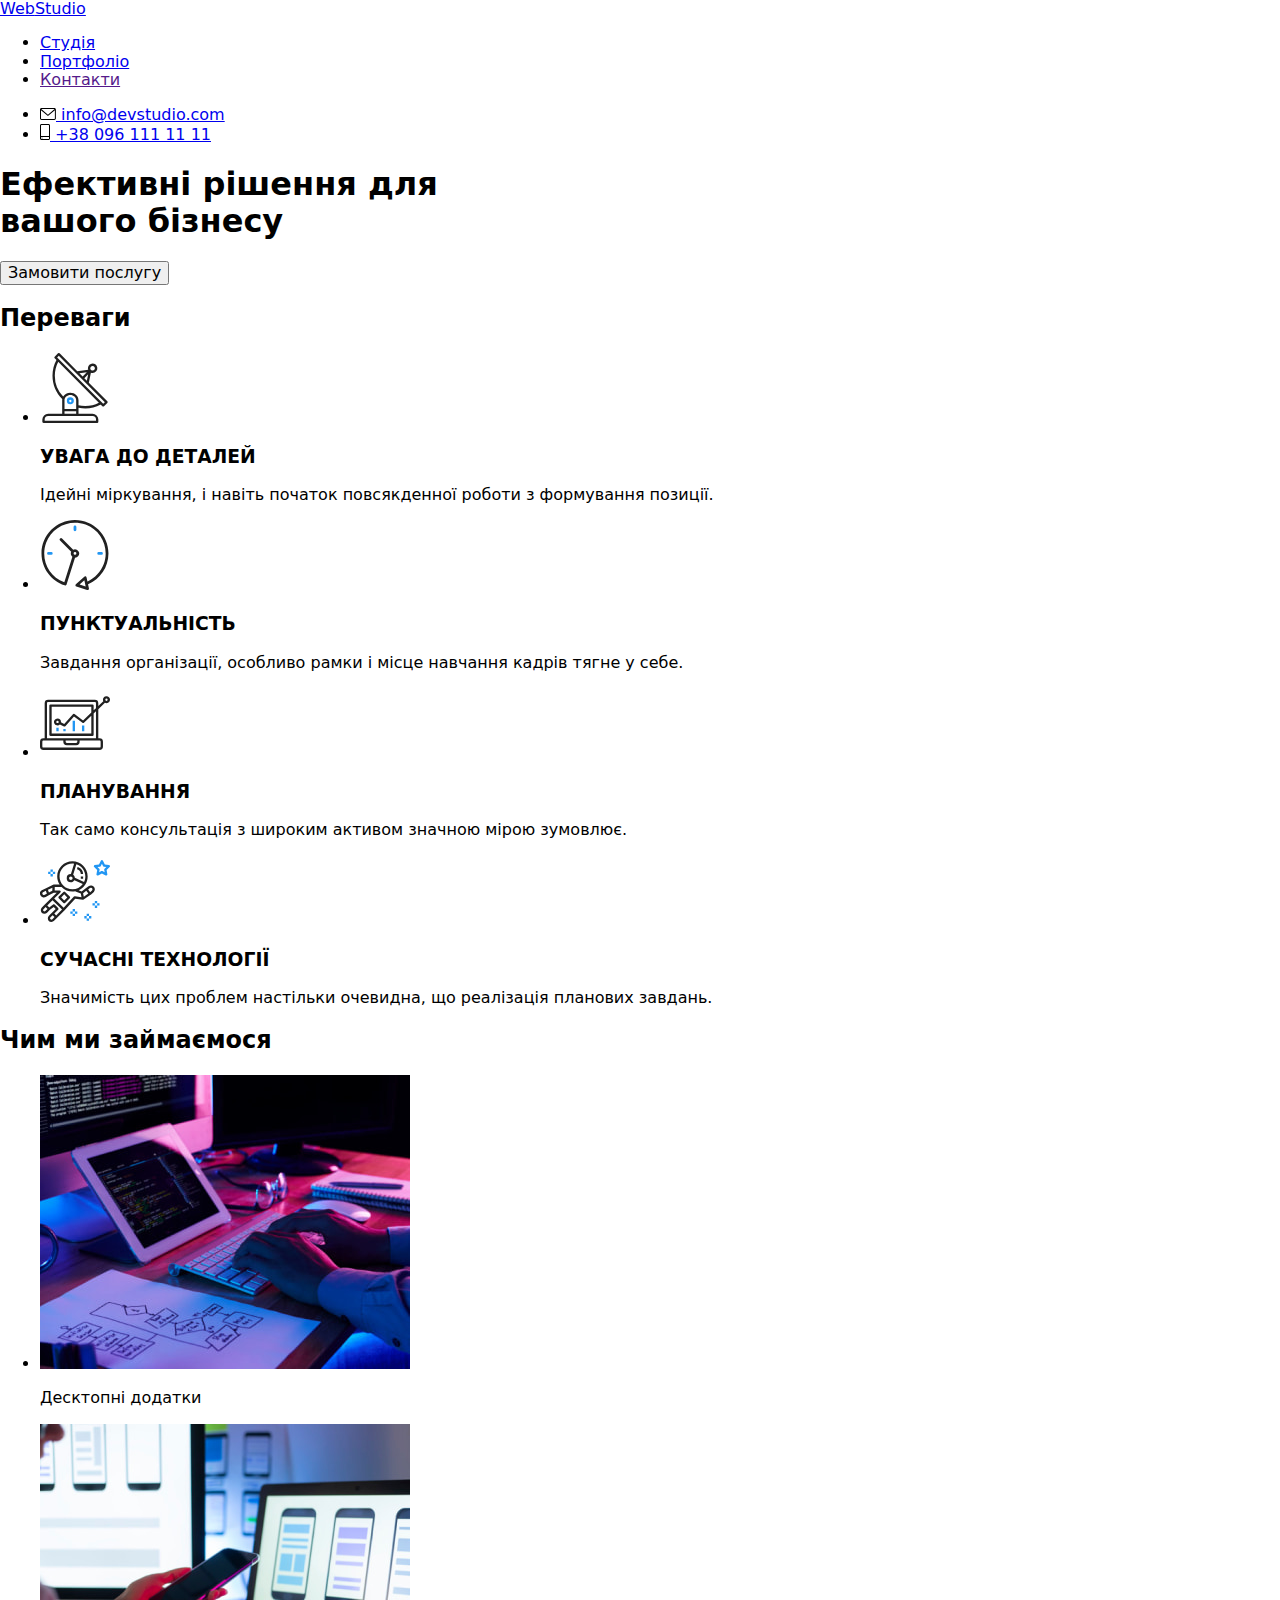
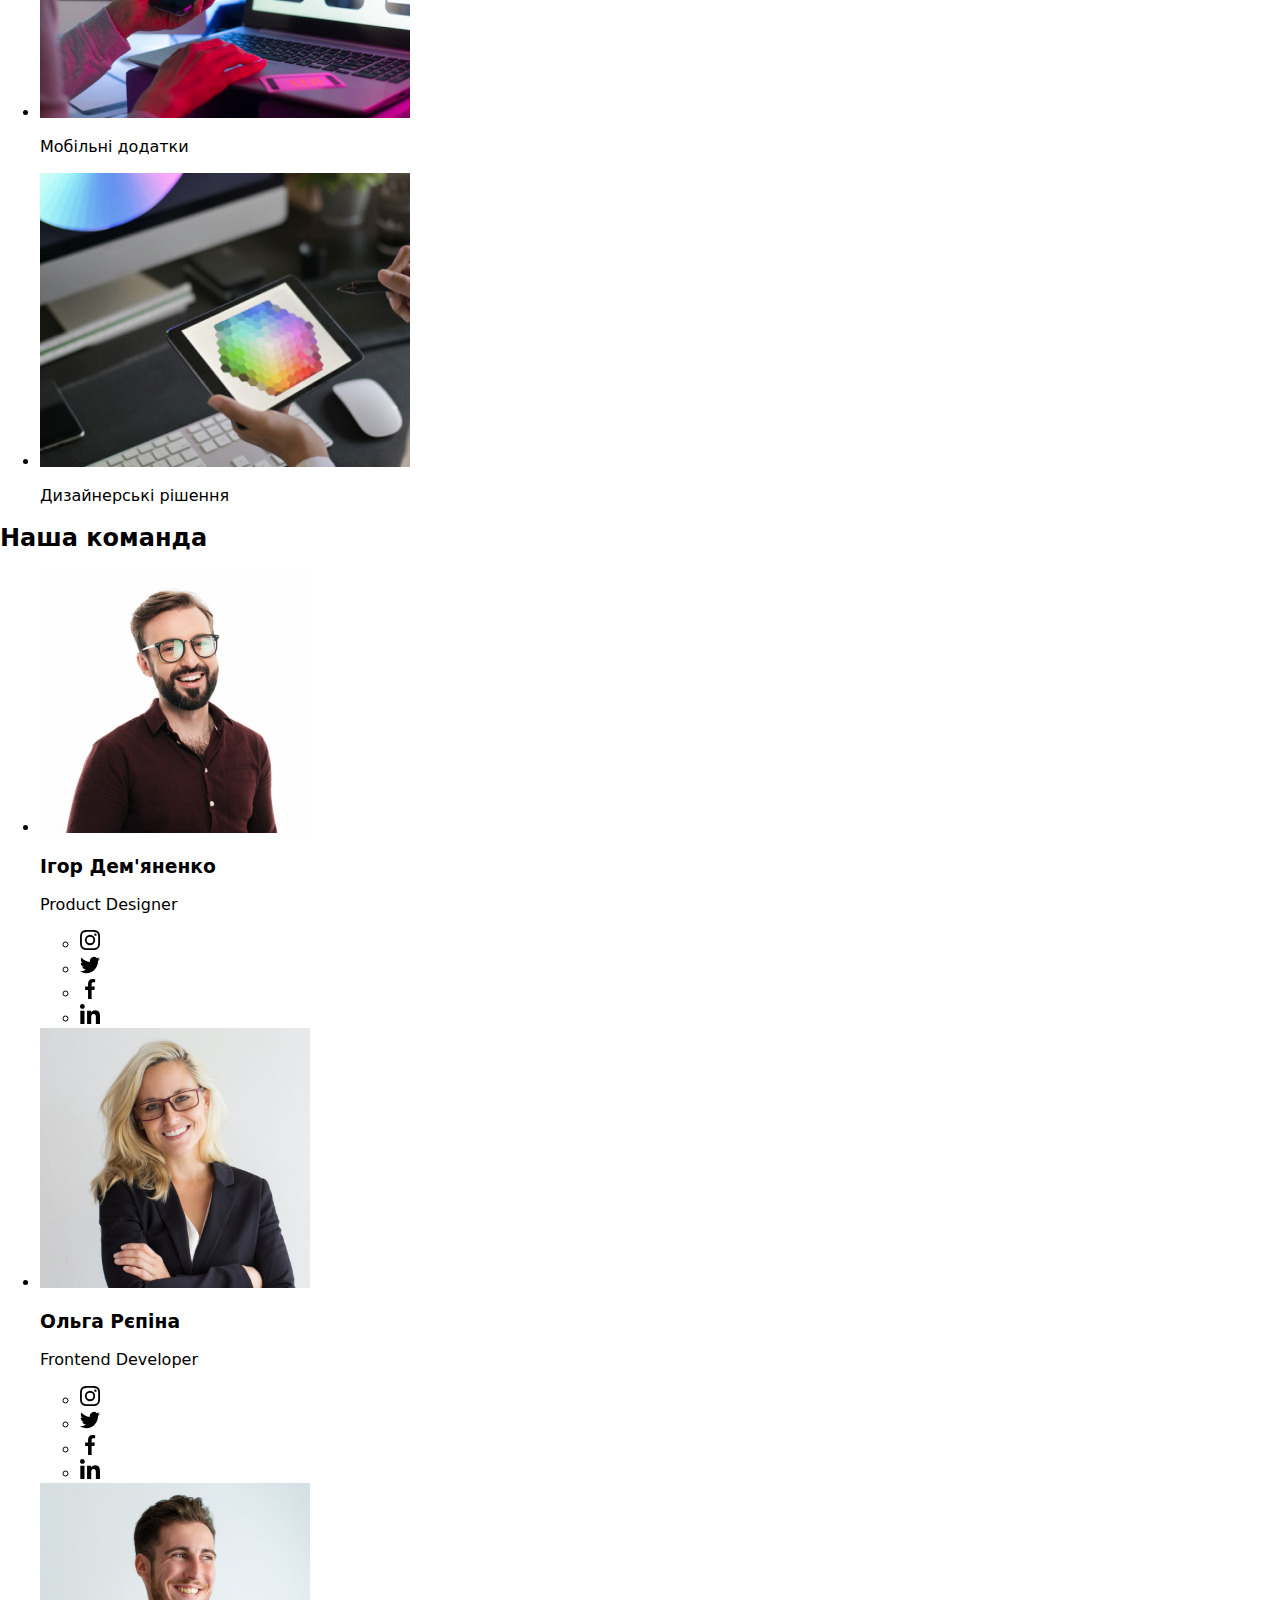
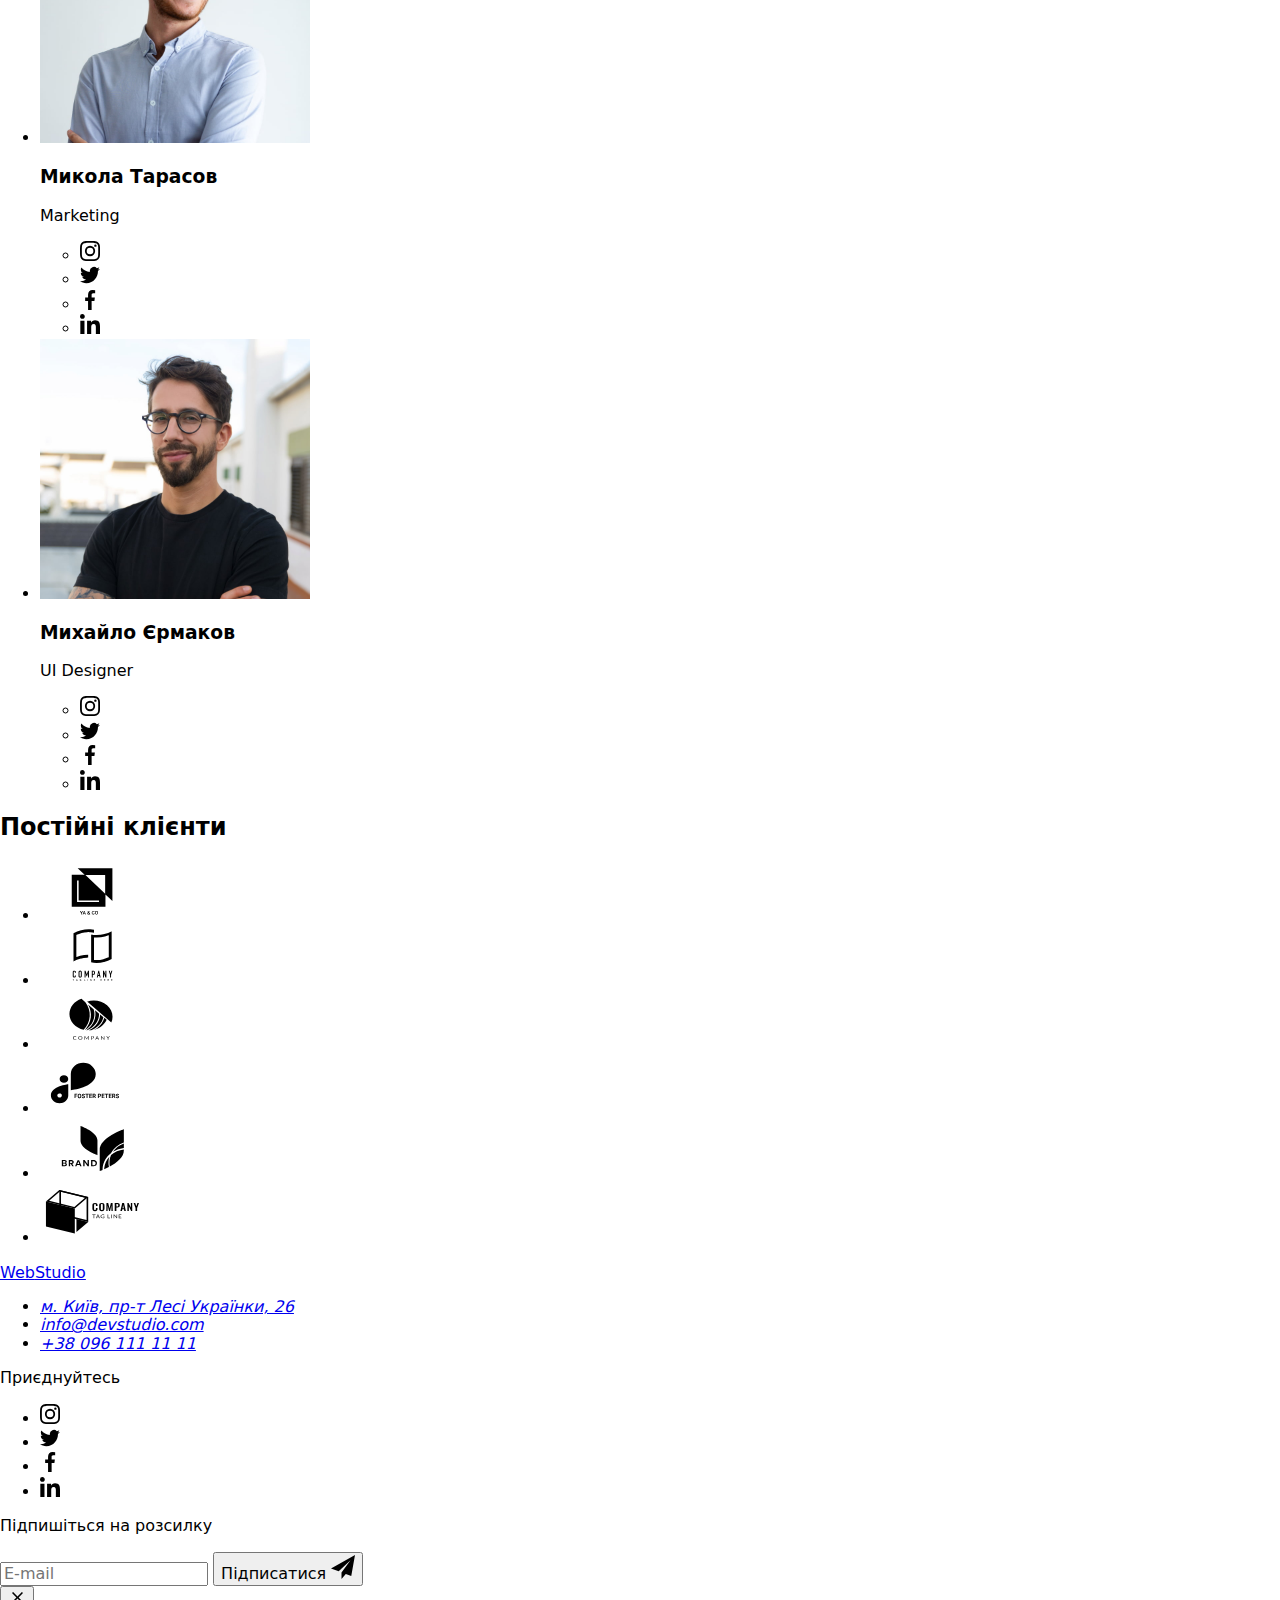
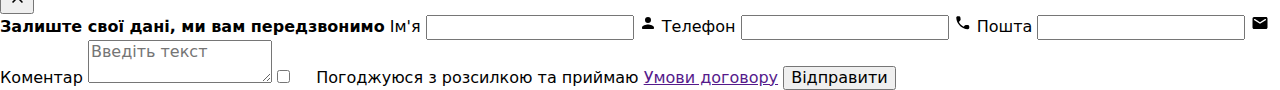
==== index.html @ c31adea9 "Added index.html from hw-06" ====
<!DOCTYPE html>
<html lang="uk">
  <head>
    <meta charset="UTF-8" />
    <meta http-equiv="X-UA-Compatible" content="IE=edge" />
    <meta name="viewport" content="width=device-width, initial-scale=1.0" />
    <link
      href="https://fonts.googleapis.com/css2?family=Raleway:wght@700&family=Roboto:wght@400;500;700;900&display=swap"
      rel="stylesheet"
    />
    <link
      rel="stylesheet"
      href="https://cdnjs.cloudflare.com/ajax/libs/modern-normalize/1.1.0/modern-normalize.min.css"
    />
    <link rel="stylesheet" href="./css/styles.css" />
    <title lang="en">WebStudio</title>
  </head>
  <body>
    <!-- Header navigation -->
    <header class="header">
      <div class="header-container container">
        <a href="./index.html" class="logo link">Web<span class="logo-header">Studio</span></a>
        <nav class="page-nav">
          <ul class="menu-nav">
            <li class="menu-item">
              <a class="menu-link link link-current" href="./index.html">Студія</a>
            </li>
            <li class="menu-item">
              <a class="menu-link link" href="./portfolio.html">Портфоліо</a>
            </li>
            <li class="menu-item"><a class="menu-link link" href="">Контакти</a></li>
          </ul>
        </nav>
        <ul class="contact-list">
          <li class="contact-item">
            <a class="contact-link link" href="mailto:info@devstudio.com">
              <svg class="contact-icon" width="16" height="12">
                <use href="./img/sprite.svg#icon-envelope"></use>
              </svg>
              info@devstudio.com</a
            >
          </li>
          <li class="contact-item">
            <a class="contact-link link" href="tel:+380961111111">
              <svg class="contact-icon" width="10" height="16">
                <use href="./img/sprite.svg#icon-smartphone"></use>
              </svg>
              +38 096 111 11 11</a
            >
          </li>
        </ul>
      </div>
    </header>
    <main>
      <!-- Hero section -->
      <section class="section-hero">
        <div class="container">
          <h1 class="hero-title">
            Ефективні рішення для <br />
            вашого бізнесу
          </h1>
          <button type="button" class="btn-hero" data-modal-open>Замовити послугу</button>
        </div>
      </section>

      <!-- Features section -->
      <section class="section">
        <div class="container">
          <h2 class="visually-hidden">Переваги</h2>
          <ul class="features-list">
            <li class="features-item">
              <div class="icon-container">
                <svg class="features-icon-list" width="70px" height="70px">
                  <use href="./img/sprite.svg#icon-antenna"></use>
                </svg>
              </div>
              <h3 class="features-title">УВАГА ДО ДЕТАЛЕЙ</h3>
              <p class="features-text">
                Ідейні міркування, і навіть початок повсякденної роботи з формування позиції.
              </p>
            </li>
            <li class="features-item">
              <div class="icon-container">
                <svg class="features-icon-list" width="70px" height="70px">
                  <use href="./img/sprite.svg#icon-clock"></use>
                </svg>
              </div>
              <h3 class="features-title">ПУНКТУАЛЬНІСТЬ</h3>
              <p class="features-text">
                Завдання організації, особливо рамки і місце навчання кадрів тягне у себе.
              </p>
            </li>
            <li class="features-item">
              <div class="icon-container">
                <svg class="features-icon-list" width="70px" height="70px">
                  <use href="./img/sprite.svg#icon-diagram" width="70px" height="70px"></use>
                </svg>
              </div>
              <h3 class="features-title">ПЛАНУВАННЯ</h3>
              <p class="features-text">
                Так само консультація з широким активом значною мірою зумовлює.
              </p>
            </li>
            <li class="features-item">
              <div class="icon-container">
                <svg class="features-icon-list" width="70px" height="70px">
                  <use href="./img/sprite.svg#icon-astronaut"></use>
                </svg>
              </div>
              <h3 class="features-title">СУЧАСНІ ТЕХНОЛОГІЇ</h3>
              <p class="features-text">
                Значимість цих проблем настільки очевидна, що реалізація планових завдань.
              </p>
            </li>
          </ul>
        </div>
      </section>

      <!-- Activity section -->
      <section class="section section-activity">
        <div class="container">
          <h2 class="activity-title">Чим ми займаємося</h2>
          <ul class="activity-img">
            <li class="activity-item">
              <div class="activity-item-thumb">
                <img src="img/foto_action_1.jpg" alt="друкує на клавіатурі" width="370" />
                <p class="activity-item-text">Десктопні додатки</p>
              </div>
            </li>
            <li class="activity-item">
              <div class="activity-item-thumb">
                <img src="img/foto_action_2.jpg" alt="працює за ноутбуком" width="370" />
                <p class="activity-item-text">Мобільні додатки</p>
              </div>
            </li>
            <li class="activity-item">
              <div class="activity-item-thumb">
                <img src="img/foto_action_3.jpg" alt="тримає планшет в руці" width="370" />
                <p class="activity-item-text">Дизайнерські рішення</p>
              </div>
            </li>
          </ul>
        </div>
      </section>

      <!-- Our team section -->
      <section class="section team">
        <div class="container">
          <h2 class="team-title">Наша команда</h2>
          <ul class="team-list">
            <li class="team-item">
              <img src="img/our_team_1.jpg" alt="Ігор Дем'яненко" width="270" />
              <div class="team-content">
                <h3 class="team-name">Ігор Дем'яненко</h3>
                <p lang="en" class="team-job">Product Designer</p>
                <ul class="media-list">
                  <li class="media-list-item">
                    <a href=" " class="media-list-link">
                      <svg
                        aria-label="instagram icon"
                        class="media-list-icon"
                        width="20"
                        height="20"
                      >
                        <use href="./img/sprite.svg#icon-instagram"></use>
                      </svg>
                    </a>
                  </li>
                  <li class="media-list-item">
                    <a href=" " class="media-list-link">
                      <svg aria-label="twitter icon" class="media-list-icon" width="20" height="20">
                        <use href="./img/sprite.svg#icon-twitter"></use>
                      </svg>
                    </a>
                  </li>
                  <li class="media-list-item">
                    <a href=" " class="media-list-link">
                      <svg
                        aria-label="facebook icon"
                        class="media-list-icon"
                        width="20"
                        height="20"
                      >
                        <use href="./img/sprite.svg#icon-facebook"></use>
                      </svg>
                    </a>
                  </li>
                  <li class="media-list-item">
                    <a href=" " class="media-list-link">
                      <svg
                        aria-label="linkedin icon"
                        class="media-list-icon"
                        width="20"
                        height="20"
                      >
                        <use href="./img/sprite.svg#icon-linkedin"></use>
                      </svg>
                    </a>
                  </li>
                </ul>
              </div>
            </li>
            <li class="team-item">
              <img src="img/our_team_2.jpg" alt="Ольга Рєпіна" width="270" />
              <div class="team-content">
                <h3 class="team-name">Ольга Рєпіна</h3>
                <p lang="en" class="team-job">Frontend Developer</p>
                <ul class="media-list">
                  <li class="media-list-item">
                    <a href=" " class="media-list-link">
                      <svg
                        aria-label="instagram icon"
                        class="media-list-icon"
                        width="20"
                        height="20"
                      >
                        <use href="./img/sprite.svg#icon-instagram"></use>
                      </svg>
                    </a>
                  </li>
                  <li class="media-list-item">
                    <a href=" " class="media-list-link">
                      <svg aria-label="twitter icon" class="media-list-icon" width="20" height="20">
                        <use href="./img/sprite.svg#icon-twitter"></use>
                      </svg>
                    </a>
                  </li>
                  <li class="media-list-item">
                    <a href=" " class="media-list-link">
                      <svg
                        aria-label="facebook icon"
                        class="media-list-icon"
                        width="20"
                        height="20"
                      >
                        <use href="./img/sprite.svg#icon-facebook"></use>
                      </svg>
                    </a>
                  </li>
                  <li class="media-list-item">
                    <a href=" " class="media-list-link">
                      <svg
                        aria-label="linkedin icon"
                        class="media-list-icon"
                        width="20"
                        height="20"
                      >
                        <use href="./img/sprite.svg#icon-linkedin"></use>
                      </svg>
                    </a>
                  </li>
                </ul>
              </div>
            </li>
            <li class="team-item">
              <img src="img/our_team_3.jpg" alt="Микола Тарасов" width="270" />
              <div class="team-content">
                <h3 class="team-name">Микола Тарасов</h3>
                <p lang="en" class="team-job">Marketing</p>
                <ul class="media-list">
                  <li class="media-list-item">
                    <a href=" " class="media-list-link">
                      <svg
                        aria-label="instagram icon"
                        class="media-list-icon"
                        width="20"
                        height="20"
                      >
                        <use href="./img/sprite.svg#icon-instagram"></use>
                      </svg>
                    </a>
                  </li>
                  <li class="media-list-item">
                    <a href=" " class="media-list-link">
                      <svg aria-label="twitter icon" class="media-list-icon" width="20" height="20">
                        <use href="./img/sprite.svg#icon-twitter"></use>
                      </svg>
                    </a>
                  </li>
                  <li class="media-list-item">
                    <a href=" " class="media-list-link">
                      <svg
                        aria-label="facebook icon"
                        class="media-list-icon"
                        width="20"
                        height="20"
                      >
                        <use href="./img/sprite.svg#icon-facebook"></use>
                      </svg>
                    </a>
                  </li>
                  <li class="media-list-item">
                    <a href=" " class="media-list-link">
                      <svg
                        aria-label="linkedin icon"
                        class="media-list-icon"
                        width="20"
                        height="20"
                      >
                        <use href="./img/sprite.svg#icon-linkedin"></use>
                      </svg>
                    </a>
                  </li>
                </ul>
              </div>
            </li>
            <li class="team-item">
              <img src="img/our_team_4.jpg" alt="Михайло Єрмаков" width="270" />
              <div class="team-content">
                <h3 class="team-name">Михайло Єрмаков</h3>
                <p lang="en" class="team-job">UI Designer</p>
                <ul class="media-list">
                  <li class="media-list-item">
                    <a href=" " class="media-list-link">
                      <svg
                        aria-label="instagram icon"
                        class="media-list-icon"
                        width="20"
                        height="20"
                      >
                        <use href="./img/sprite.svg#icon-instagram"></use>
                      </svg>
                    </a>
                  </li>
                  <li class="media-list-item">
                    <a href=" " class="media-list-link">
                      <svg aria-label="twitter icon" class="media-list-icon" width="20" height="20">
                        <use href="./img/sprite.svg#icon-twitter"></use>
                      </svg>
                    </a>
                  </li>
                  <li class="media-list-item">
                    <a href=" " class="media-list-link">
                      <svg
                        aria-label="facebook icon"
                        class="media-list-icon"
                        width="20"
                        height="20"
                      >
                        <use href="./img/sprite.svg#icon-facebook"></use>
                      </svg>
                    </a>
                  </li>
                  <li class="media-list-item">
                    <a href=" " class="media-list-link">
                      <svg
                        aria-label="linkedin icon"
                        class="media-list-icon"
                        width="20"
                        height="20"
                      >
                        <use href="./img/sprite.svg#icon-linkedin"></use>
                      </svg>
                    </a>
                  </li>
                </ul>
              </div>
            </li>
          </ul>
        </div>
      </section>

      <!-- Clients section -->
      <section class="section clients">
        <div class="container">
          <h2 class="clients-title">Постійні клієнти</h2>
          <ul class="clients-list">
            <li class="clients-item">
              <a href="" class="clients-link">
                <svg class="clients-icon" width="106" height="60">
                  <use href="./img/sprite.svg#icon-client-1"></use>
                </svg>
              </a>
            </li>
            <li class="clients-item">
              <a href="" class="clients-link">
                <svg class="clients-icon" width="106" height="60">
                  <use href="./img/sprite.svg#icon-client-2"></use>
                </svg>
              </a>
            </li>
            <li class="clients-item">
              <a href="" class="clients-link">
                <svg class="clients-icon" width="106" height="60">
                  <use href="./img/sprite.svg#icon-client-3"></use>
                </svg>
              </a>
            </li>
            <li class="clients-item">
              <a href="" class="clients-link">
                <svg class="clients-icon" width="106" height="60">
                  <use href="./img/sprite.svg#icon-client-4"></use>
                </svg>
              </a>
            </li>
            <li class="clients-item">
              <a href="" class="clients-link">
                <svg class="clients-icon" width="106" height="60">
                  <use href="./img/sprite.svg#icon-client-5"></use>
                </svg>
              </a>
            </li>
            <li class="clients-item">
              <a href="" class="clients-link">
                <svg class="clients-icon" width="106" height="60">
                  <use href="./img/sprite.svg#icon-client-6"></use>
                </svg>
              </a>
            </li>
          </ul>
        </div>
      </section>
    </main>

    <!-- Footer section -->
    <footer class="footer">
      <div class="container footer-container">
        <div class="footer-address">
          <a class="logo link link-footer" href="./index.html"
            >Web<span class="logo-footer">Studio</span></a
          >
          <address>
            <ul class="footer-address-list">
              <li class="item">
                <a
                  class="footer-location link"
                  href="https://goo.gl/maps/BwEUq69gMEttFAh37"
                  target="_blank"
                  rel="noopener noreferrer nofollow"
                  >м. Київ, пр-т Лесі Українки, 26</a
                >
              </li>
              <li class="item">
                <a class="footer-conctact link" href="mailto:info@devstudio.com"
                  >info@devstudio.com</a
                >
              </li>
              <li class="item">
                <a class="footer-conctact link" href="tel:+380961111111">+38 096 111 11 11</a>
              </li>
            </ul>
          </address>
        </div>
        <div class="footer-media">
          <p class="footer-media-title">Приєднуйтесь</p>
          <ul class="footer-media-list">
            <li class="footer-media-item">
              <a href="" class="footer-media-link">
                <svg aria-label="instagram icon" class="footer-media-icon" width="20" height="20">
                  <use href="./img/sprite.svg#icon-instagram"></use>
                </svg>
              </a>
            </li>
            <li class="footer-media-item">
              <a href="" class="footer-media-link">
                <svg aria-label="twitter icon" class="footer-media-icon" width="20" height="20">
                  <use href="./img/sprite.svg#icon-twitter"></use>
                </svg>
              </a>
            </li>
            <li class="footer-media-item">
              <a href="" class="footer-media-link">
                <svg aria-label="facebook icon" class="footer-media-icon" width="20" height="20">
                  <use href="./img/sprite.svg#icon-facebook"></use>
                </svg>
              </a>
            </li>
            <li class="footer-media-item">
              <a href="" class="footer-media-link">
                <svg aria-label="linkedin icon" class="footer-media-icon" width="20" height="20">
                  <use href="./img/sprite.svg#icon-linkedin"></use>
                </svg>
              </a>
            </li>
          </ul>
        </div>
        <form class="footer-subscribe">
          <p class="footer-subscribe-title">Підпишіться на розсилку</p>
          <div class="subscribe-form">
            <input type="email" class="subscribe-form-email" placeholder="E-mail" />
            <button type="submit" class="subscribe-form-join-btn">
              Підписатися
              <svg class="subscribe-form-join-icon" width="24" height="24">
                <use href="./img/sprite.svg#icon-send"></use>
              </svg>
            </button>
          </div>
        </form>
      </div>
    </footer>

    <!-- BACKDROP -->
    <div class="backdrop is-hidden" data-modal>
      <div class="modal">
        <button type="button" class="modal-close-btn" data-modal-close>
          <svg aria-label="close icon" class="close-icon" width="18" height="18">
            <use href="./img/sprite.svg#icon-close"></use>
          </svg>
        </button>
        <form class="modal-form">
          <b class="form-title">Залиште свої дані, ми вам передзвонимо</b>
          <label class="form-field">
            <span class="form-field-name">Ім'я</span>
            <span class="form-field-wrapper">
              <input
                type="text"
                class="form-field-input"
                required
                pattern="[a-zA-Zа-яА-ЯіІїЇ'єЄґҐ]+"
                name="user_name"
              />
              <svg class="form-field-icon" width="18" height="18">
                <use href="./img/sprite.svg#icon-person"></use>
              </svg>
            </span>
          </label>

          <label class="form-field">
            <span class="form-field-name">Телефон</span>
            <span class="form-field-wrapper">
              <input type="tel" class="form-field-input" required name="user_phone" />
              <svg class="form-field-icon" width="18" height="18">
                <use href="./img/sprite.svg#icon-phone"></use>
              </svg>
            </span>
          </label>

          <label class="form-field">
            <span class="form-field-name">Пошта</span>
            <span class="form-field-wrapper">
              <input type="email" class="form-field-input" required name="user_email" />
              <svg class="form-field-icon" width="18" height="18">
                <use href="./img/sprite.svg#icon-email"></use>
              </svg>
            </span>
          </label>

          <label class="form-field-textarea">
            <span class="form-field-name">Коментар</span>
            <textarea
              name="user_message"
              class="form-field-message"
              placeholder="Введіть текст"
            ></textarea>
          </label>

          <label class="modal-field-checkbox">
            <input
              class="modal-checkbox visually-hidden"
              type="checkbox"
              name="user_policy"
              required
            />
            <span class="modal-own-checkbox"
              ><svg class="modal-own-checkbox-icon" width="16" height="15">
                <use href="./img/sprite.svg#icon-check"></use>
              </svg>
            </span>
            Погоджуюся з розсилкою та приймаю&nbsp;<a class="policy-link" href="">Умови договору</a>
          </label>

          <button type="submit" class="modal-field-submit-btn">Відправити</button>
        </form>
      </div>
    </div>

    <script src="./js/modal.js"></script>
  </body>
</html>
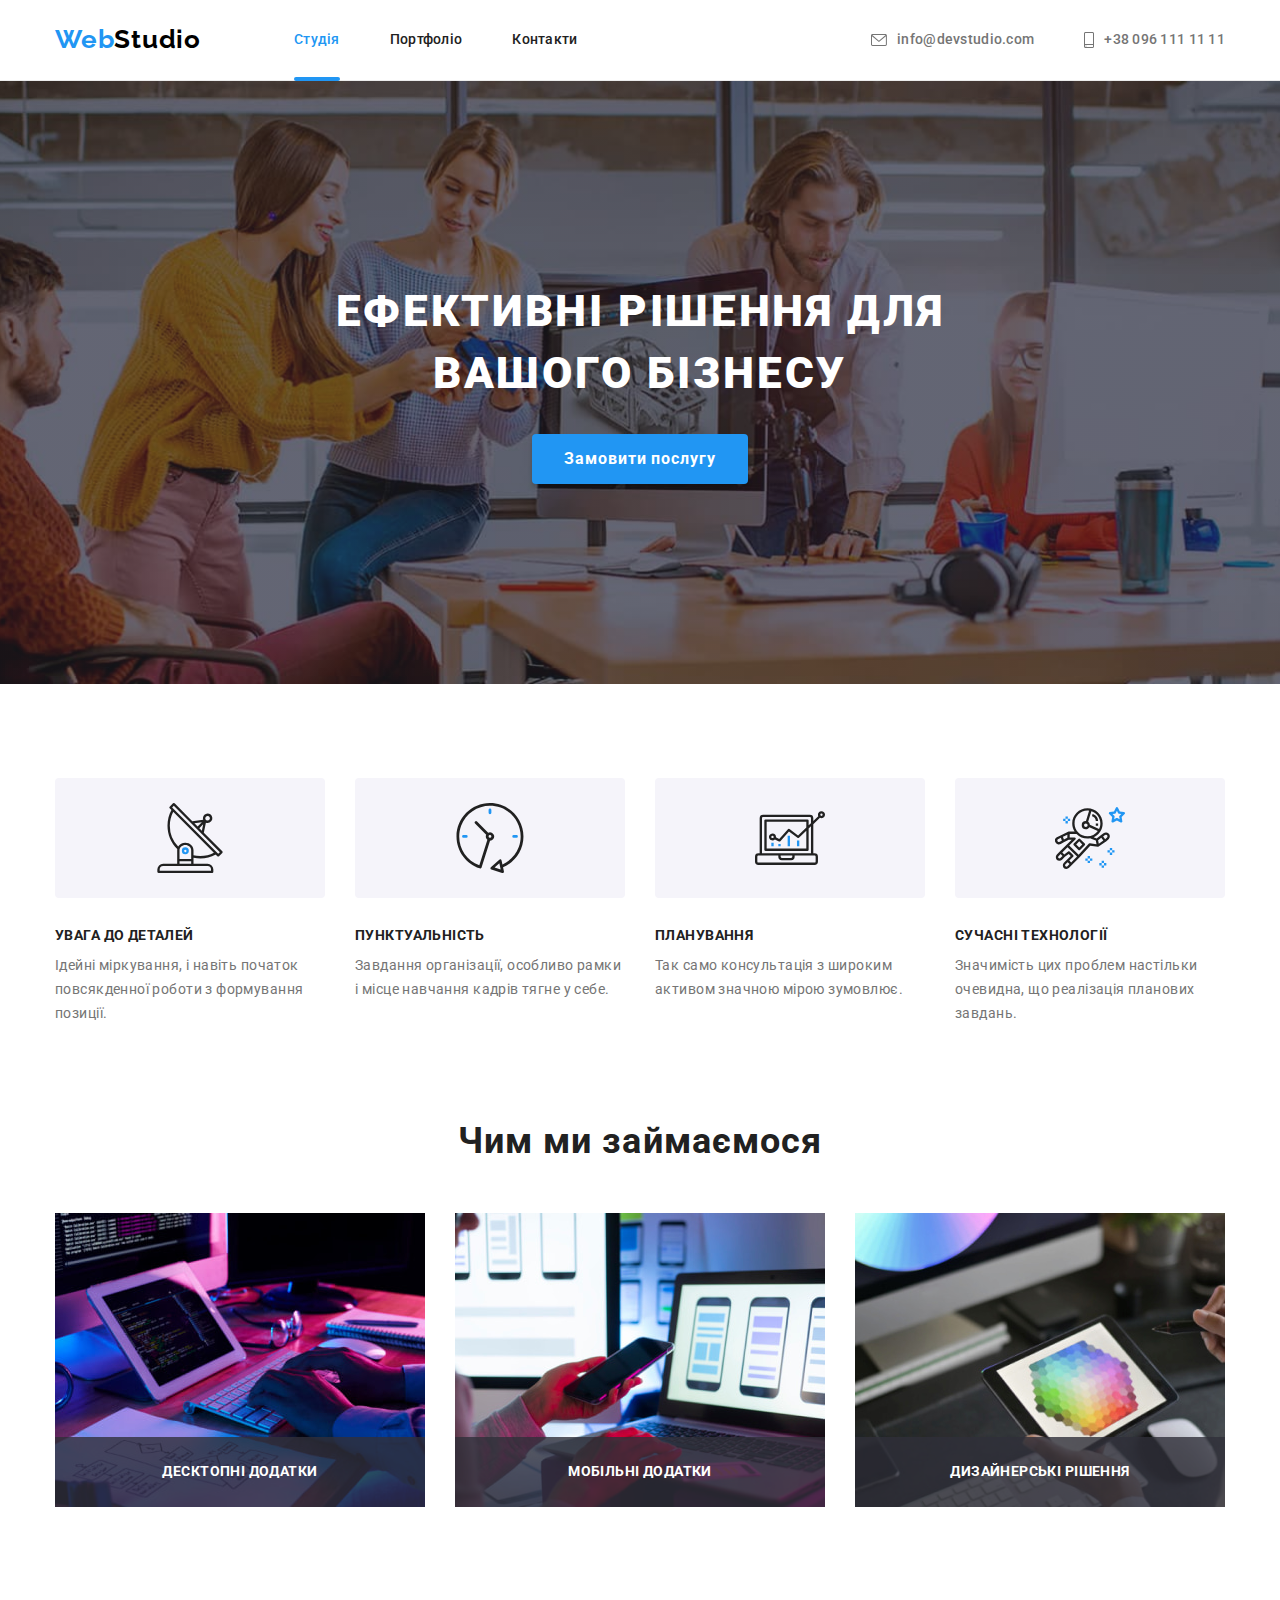
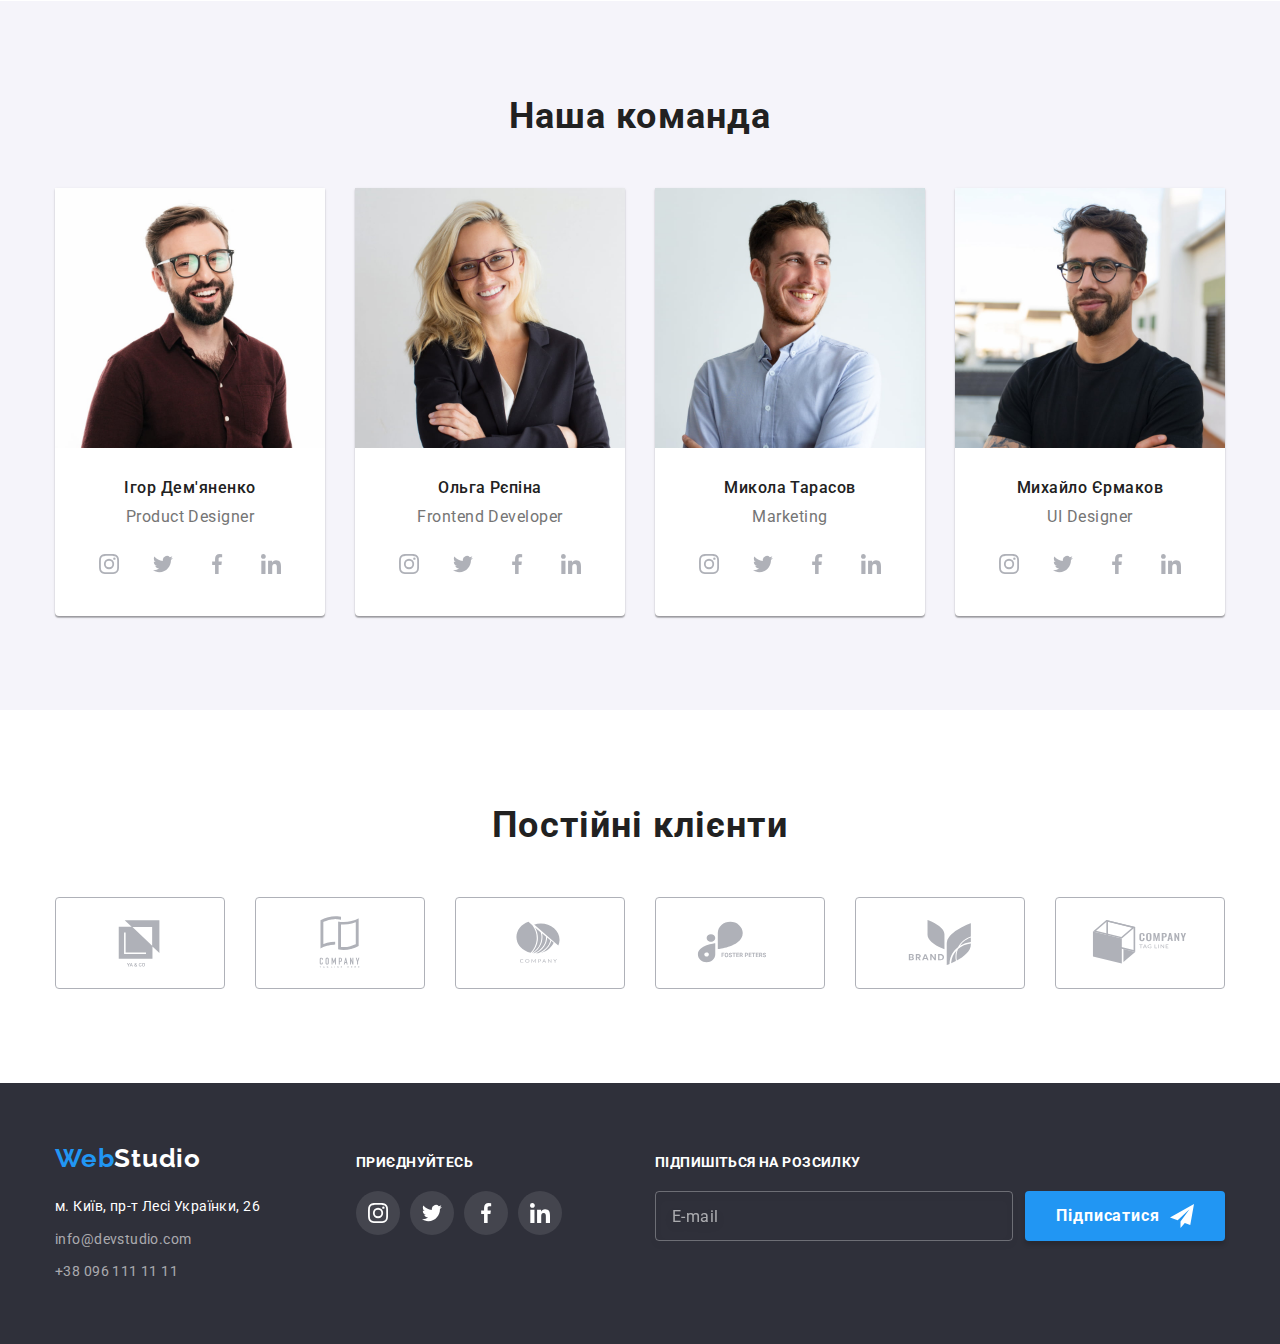
==== commit ee5ee8c2: "Fixed some mistakes" ====
--- a/index.html
+++ b/index.html
@@ -12,37 +12,37 @@
       rel="stylesheet"
       href="https://cdnjs.cloudflare.com/ajax/libs/modern-normalize/1.1.0/modern-normalize.min.css"
     />
-    <link rel="stylesheet" href="./css/styles.css" />
+    <link rel="stylesheet" href="./css/main.min.css" />
     <title lang="en">WebStudio</title>
   </head>
   <body>
     <!-- Header navigation -->
     <header class="header">
-      <div class="header-container container">
-        <a href="./index.html" class="logo link">Web<span class="logo-header">Studio</span></a>
+      <div class="header__container container">
+        <a href="./index.html" class="logo link">Web<span class="logo__text-dark">Studio</span></a>
         <nav class="page-nav">
-          <ul class="menu-nav">
-            <li class="menu-item">
-              <a class="menu-link link link-current" href="./index.html">Студія</a>
-            </li>
-            <li class="menu-item">
-              <a class="menu-link link" href="./portfolio.html">Портфоліо</a>
-            </li>
-            <li class="menu-item"><a class="menu-link link" href="">Контакти</a></li>
+          <ul class="menu">
+            <li class="menu__item">
+              <a class="menu__link menu__link--current" href="./index.html">Студія</a>
+            </li>
+            <li class="menu__item">
+              <a class="menu__link" href="./portfolio.html">Портфоліо</a>
+            </li>
+            <li class="menu__item"><a class="menu__link" href="">Контакти</a></li>
           </ul>
         </nav>
-        <ul class="contact-list">
-          <li class="contact-item">
-            <a class="contact-link link" href="mailto:info@devstudio.com">
-              <svg class="contact-icon" width="16" height="12">
+        <ul class="contact">
+          <li class="contact__item">
+            <a class="contact__link" href="mailto:info@devstudio.com">
+              <svg class="contact__icon" width="16" height="12">
                 <use href="./img/sprite.svg#icon-envelope"></use>
               </svg>
               info@devstudio.com</a
             >
           </li>
-          <li class="contact-item">
-            <a class="contact-link link" href="tel:+380961111111">
-              <svg class="contact-icon" width="10" height="16">
+          <li class="contact__item">
+            <a class="contact__link" href="tel:+380961111111">
+              <svg class="contact__icon" width="10" height="16">
                 <use href="./img/sprite.svg#icon-smartphone"></use>
               </svg>
               +38 096 111 11 11</a
@@ -53,13 +53,13 @@
     </header>
     <main>
       <!-- Hero section -->
-      <section class="section-hero">
+      <section class="hero">
         <div class="container">
-          <h1 class="hero-title">
+          <h1 class="hero__title">
             Ефективні рішення для <br />
             вашого бізнесу
           </h1>
-          <button type="button" class="btn-hero" data-modal-open>Замовити послугу</button>
+          <button type="button" class="hero__btn" data-modal-open>Замовити послугу</button>
         </div>
       </section>
 
@@ -67,48 +67,48 @@
       <section class="section">
         <div class="container">
           <h2 class="visually-hidden">Переваги</h2>
-          <ul class="features-list">
-            <li class="features-item">
-              <div class="icon-container">
-                <svg class="features-icon-list" width="70px" height="70px">
+          <ul class="features">
+            <li class="features__item">
+              <div class="features__thumb">
+                <svg class="features__icon" width="70px" height="70px">
                   <use href="./img/sprite.svg#icon-antenna"></use>
                 </svg>
               </div>
-              <h3 class="features-title">УВАГА ДО ДЕТАЛЕЙ</h3>
-              <p class="features-text">
+              <h3 class="features__title">УВАГА ДО ДЕТАЛЕЙ</h3>
+              <p class="features__text">
                 Ідейні міркування, і навіть початок повсякденної роботи з формування позиції.
               </p>
             </li>
-            <li class="features-item">
-              <div class="icon-container">
-                <svg class="features-icon-list" width="70px" height="70px">
+            <li class="features__item">
+              <div class="features__thumb">
+                <svg class="features__icon" width="70px" height="70px">
                   <use href="./img/sprite.svg#icon-clock"></use>
                 </svg>
               </div>
-              <h3 class="features-title">ПУНКТУАЛЬНІСТЬ</h3>
-              <p class="features-text">
+              <h3 class="features__title">ПУНКТУАЛЬНІСТЬ</h3>
+              <p class="features__text">
                 Завдання організації, особливо рамки і місце навчання кадрів тягне у себе.
               </p>
             </li>
-            <li class="features-item">
-              <div class="icon-container">
-                <svg class="features-icon-list" width="70px" height="70px">
+            <li class="features__item">
+              <div class="features__thumb">
+                <svg class="features__icon" width="70px" height="70px">
                   <use href="./img/sprite.svg#icon-diagram" width="70px" height="70px"></use>
                 </svg>
               </div>
-              <h3 class="features-title">ПЛАНУВАННЯ</h3>
-              <p class="features-text">
+              <h3 class="features__title">ПЛАНУВАННЯ</h3>
+              <p class="features__text">
                 Так само консультація з широким активом значною мірою зумовлює.
               </p>
             </li>
-            <li class="features-item">
-              <div class="icon-container">
-                <svg class="features-icon-list" width="70px" height="70px">
+            <li class="features__item">
+              <div class="features__thumb">
+                <svg class="features__icon" width="70px" height="70px">
                   <use href="./img/sprite.svg#icon-astronaut"></use>
                 </svg>
               </div>
-              <h3 class="features-title">СУЧАСНІ ТЕХНОЛОГІЇ</h3>
-              <p class="features-text">
+              <h3 class="features__title">СУЧАСНІ ТЕХНОЛОГІЇ</h3>
+              <p class="features__text">
                 Значимість цих проблем настільки очевидна, що реалізація планових завдань.
               </p>
             </li>
@@ -117,26 +117,26 @@
       </section>
 
       <!-- Activity section -->
-      <section class="section section-activity">
+      <section class="section section__no-padding-top">
         <div class="container">
-          <h2 class="activity-title">Чим ми займаємося</h2>
-          <ul class="activity-img">
-            <li class="activity-item">
-              <div class="activity-item-thumb">
+          <h2 class="section__title">Чим ми займаємося</h2>
+          <ul class="activity">
+            <li class="activity__item">
+              <div class="activity__thumb">
                 <img src="img/foto_action_1.jpg" alt="друкує на клавіатурі" width="370" />
-                <p class="activity-item-text">Десктопні додатки</p>
-              </div>
-            </li>
-            <li class="activity-item">
-              <div class="activity-item-thumb">
+                <p class="activity__text">Десктопні додатки</p>
+              </div>
+            </li>
+            <li class="activity__item">
+              <div class="activity__thumb">
                 <img src="img/foto_action_2.jpg" alt="працює за ноутбуком" width="370" />
-                <p class="activity-item-text">Мобільні додатки</p>
-              </div>
-            </li>
-            <li class="activity-item">
-              <div class="activity-item-thumb">
+                <p class="activity__text">Мобільні додатки</p>
+              </div>
+            </li>
+            <li class="activity__item">
+              <div class="activity__thumb">
                 <img src="img/foto_action_3.jpg" alt="тримає планшет в руці" width="370" />
-                <p class="activity-item-text">Дизайнерські рішення</p>
+                <p class="activity__text">Дизайнерські рішення</p>
               </div>
             </li>
           </ul>
@@ -144,21 +144,78 @@
       </section>
 
       <!-- Our team section -->
-      <section class="section team">
+      <section class="section section__team-bg">
         <div class="container">
-          <h2 class="team-title">Наша команда</h2>
-          <ul class="team-list">
-            <li class="team-item">
+          <h2 class="section__title">Наша команда</h2>
+          <ul class="team">
+            <li class="team__item">
               <img src="img/our_team_1.jpg" alt="Ігор Дем'яненко" width="270" />
-              <div class="team-content">
-                <h3 class="team-name">Ігор Дем'яненко</h3>
-                <p lang="en" class="team-job">Product Designer</p>
+              <div class="team__content">
+                <h3 class="team__title">Ігор Дем'яненко</h3>
+                <p lang="en" class="team__text">Product Designer</p>
+                <ul class="media-list team-media-list">
+                  <li class="media-list__item">
+                    <a href=" " class="media-list__link media-list__link-silver">
+                      <svg
+                        aria-label="instagram icon"
+                        class="media-list__icon"
+                        width="20"
+                        height="20"
+                      >
+                        <use href="./img/sprite.svg#icon-instagram"></use>
+                      </svg>
+                    </a>
+                  </li>
+                  <li class="media-list__item">
+                    <a href=" " class="media-list__link media-list__link-silver">
+                      <svg
+                        aria-label="twitter icon"
+                        class="media-list__icon"
+                        width="20"
+                        height="20"
+                      >
+                        <use href="./img/sprite.svg#icon-twitter"></use>
+                      </svg>
+                    </a>
+                  </li>
+                  <li class="media-list__item">
+                    <a href=" " class="media-list__link media-list__link-silver">
+                      <svg
+                        aria-label="facebook icon"
+                        class="media-list__icon"
+                        width="20"
+                        height="20"
+                      >
+                        <use href="./img/sprite.svg#icon-facebook"></use>
+                      </svg>
+                    </a>
+                  </li>
+                  <li class="media-list__item">
+                    <a href=" " class="media-list__link media-list__link-silver">
+                      <svg
+                        aria-label="linkedin icon"
+                        class="media-list__icon"
+                        width="20"
+                        height="20"
+                      >
+                        <use href="./img/sprite.svg#icon-linkedin"></use>
+                      </svg>
+                    </a>
+                  </li>
+                </ul>
+              </div>
+            </li>
+            <li class="team__item">
+              <img src="img/our_team_2.jpg" alt="Ольга Рєпіна" width="270" />
+              <div class="team__content">
+                <h3 class="team__title">Ольга Рєпіна</h3>
+                <p lang="en" class="team__text">Frontend Developer</p>
                 <ul class="media-list">
-                  <li class="media-list-item">
-                    <a href=" " class="media-list-link">
+                  <li class="media-list__item">
+                    <a href=" " class="media-list__link media-list__link-silver">
                       <svg
                         aria-label="instagram icon"
-                        class="media-list-icon"
+                        class="media-list__icon"
                         width="20"
                         height="20"
                       >
@@ -166,18 +223,23 @@
                       </svg>
                     </a>
                   </li>
-                  <li class="media-list-item">
-                    <a href=" " class="media-list-link">
-                      <svg aria-label="twitter icon" class="media-list-icon" width="20" height="20">
+                  <li class="media-list__item">
+                    <a href=" " class="media-list__link media-list__link-silver">
+                      <svg
+                        aria-label="twitter icon"
+                        class="media-list__icon"
+                        width="20"
+                        height="20"
+                      >
                         <use href="./img/sprite.svg#icon-twitter"></use>
                       </svg>
                     </a>
                   </li>
-                  <li class="media-list-item">
-                    <a href=" " class="media-list-link">
+                  <li class="media-list__item">
+                    <a href=" " class="media-list__link media-list__link-silver">
                       <svg
                         aria-label="facebook icon"
-                        class="media-list-icon"
+                        class="media-list__icon"
                         width="20"
                         height="20"
                       >
@@ -185,11 +247,11 @@
                       </svg>
                     </a>
                   </li>
-                  <li class="media-list-item">
-                    <a href=" " class="media-list-link">
+                  <li class="media-list__item">
+                    <a href=" " class="media-list__link media-list__link-silver">
                       <svg
                         aria-label="linkedin icon"
-                        class="media-list-icon"
+                        class="media-list__icon"
                         width="20"
                         height="20"
                       >
@@ -200,17 +262,17 @@
                 </ul>
               </div>
             </li>
-            <li class="team-item">
-              <img src="img/our_team_2.jpg" alt="Ольга Рєпіна" width="270" />
-              <div class="team-content">
-                <h3 class="team-name">Ольга Рєпіна</h3>
-                <p lang="en" class="team-job">Frontend Developer</p>
+            <li class="team__item">
+              <img src="img/our_team_3.jpg" alt="Микола Тарасов" width="270" />
+              <div class="team__content">
+                <h3 class="team__title">Микола Тарасов</h3>
+                <p lang="en" class="team__text">Marketing</p>
                 <ul class="media-list">
-                  <li class="media-list-item">
-                    <a href=" " class="media-list-link">
+                  <li class="media-list__item">
+                    <a href=" " class="media-list__link media-list__link-silver">
                       <svg
                         aria-label="instagram icon"
-                        class="media-list-icon"
+                        class="media-list__icon"
                         width="20"
                         height="20"
                       >
@@ -218,18 +280,23 @@
                       </svg>
                     </a>
                   </li>
-                  <li class="media-list-item">
-                    <a href=" " class="media-list-link">
-                      <svg aria-label="twitter icon" class="media-list-icon" width="20" height="20">
+                  <li class="media-list__item">
+                    <a href=" " class="media-list__link media-list__link-silver">
+                      <svg
+                        aria-label="twitter icon"
+                        class="media-list__icon"
+                        width="20"
+                        height="20"
+                      >
                         <use href="./img/sprite.svg#icon-twitter"></use>
                       </svg>
                     </a>
                   </li>
-                  <li class="media-list-item">
-                    <a href=" " class="media-list-link">
+                  <li class="media-list__item">
+                    <a href=" " class="media-list__link media-list__link-silver">
                       <svg
                         aria-label="facebook icon"
-                        class="media-list-icon"
+                        class="media-list__icon"
                         width="20"
                         height="20"
                       >
@@ -237,11 +304,11 @@
                       </svg>
                     </a>
                   </li>
-                  <li class="media-list-item">
-                    <a href=" " class="media-list-link">
+                  <li class="media-list__item">
+                    <a href=" " class="media-list__link media-list__link-silver">
                       <svg
                         aria-label="linkedin icon"
-                        class="media-list-icon"
+                        class="media-list__icon"
                         width="20"
                         height="20"
                       >
@@ -252,17 +319,17 @@
                 </ul>
               </div>
             </li>
-            <li class="team-item">
-              <img src="img/our_team_3.jpg" alt="Микола Тарасов" width="270" />
-              <div class="team-content">
-                <h3 class="team-name">Микола Тарасов</h3>
-                <p lang="en" class="team-job">Marketing</p>
+            <li class="team__item">
+              <img src="img/our_team_4.jpg" alt="Михайло Єрмаков" width="270" />
+              <div class="team__content">
+                <h3 class="team__title">Михайло Єрмаков</h3>
+                <p lang="en" class="team__text">UI Designer</p>
                 <ul class="media-list">
-                  <li class="media-list-item">
-                    <a href=" " class="media-list-link">
+                  <li class="media-list__item">
+                    <a href=" " class="media-list__link media-list__link-silver">
                       <svg
                         aria-label="instagram icon"
-                        class="media-list-icon"
+                        class="media-list__icon"
                         width="20"
                         height="20"
                       >
@@ -270,18 +337,23 @@
                       </svg>
                     </a>
                   </li>
-                  <li class="media-list-item">
-                    <a href=" " class="media-list-link">
-                      <svg aria-label="twitter icon" class="media-list-icon" width="20" height="20">
+                  <li class="media-list__item">
+                    <a href=" " class="media-list__link media-list__link-silver">
+                      <svg
+                        aria-label="twitter icon"
+                        class="media-list__icon"
+                        width="20"
+                        height="20"
+                      >
                         <use href="./img/sprite.svg#icon-twitter"></use>
                       </svg>
                     </a>
                   </li>
-                  <li class="media-list-item">
-                    <a href=" " class="media-list-link">
+                  <li class="media-list__item">
+                    <a href=" " class="media-list__link media-list__link-silver">
                       <svg
                         aria-label="facebook icon"
-                        class="media-list-icon"
+                        class="media-list__icon"
                         width="20"
                         height="20"
                       >
@@ -289,11 +361,11 @@
                       </svg>
                     </a>
                   </li>
-                  <li class="media-list-item">
-                    <a href=" " class="media-list-link">
+                  <li class="media-list__item">
+                    <a href=" " class="media-list__link media-list__link-silver">
                       <svg
                         aria-label="linkedin icon"
-                        class="media-list-icon"
+                        class="media-list__icon"
                         width="20"
                         height="20"
                       >
@@ -304,105 +376,53 @@
                 </ul>
               </div>
             </li>
-            <li class="team-item">
-              <img src="img/our_team_4.jpg" alt="Михайло Єрмаков" width="270" />
-              <div class="team-content">
-                <h3 class="team-name">Михайло Єрмаков</h3>
-                <p lang="en" class="team-job">UI Designer</p>
-                <ul class="media-list">
-                  <li class="media-list-item">
-                    <a href=" " class="media-list-link">
-                      <svg
-                        aria-label="instagram icon"
-                        class="media-list-icon"
-                        width="20"
-                        height="20"
-                      >
-                        <use href="./img/sprite.svg#icon-instagram"></use>
-                      </svg>
-                    </a>
-                  </li>
-                  <li class="media-list-item">
-                    <a href=" " class="media-list-link">
-                      <svg aria-label="twitter icon" class="media-list-icon" width="20" height="20">
-                        <use href="./img/sprite.svg#icon-twitter"></use>
-                      </svg>
-                    </a>
-                  </li>
-                  <li class="media-list-item">
-                    <a href=" " class="media-list-link">
-                      <svg
-                        aria-label="facebook icon"
-                        class="media-list-icon"
-                        width="20"
-                        height="20"
-                      >
-                        <use href="./img/sprite.svg#icon-facebook"></use>
-                      </svg>
-                    </a>
-                  </li>
-                  <li class="media-list-item">
-                    <a href=" " class="media-list-link">
-                      <svg
-                        aria-label="linkedin icon"
-                        class="media-list-icon"
-                        width="20"
-                        height="20"
-                      >
-                        <use href="./img/sprite.svg#icon-linkedin"></use>
-                      </svg>
-                    </a>
-                  </li>
-                </ul>
-              </div>
-            </li>
           </ul>
         </div>
       </section>
 
       <!-- Clients section -->
-      <section class="section clients">
+      <section class="section">
         <div class="container">
-          <h2 class="clients-title">Постійні клієнти</h2>
-          <ul class="clients-list">
-            <li class="clients-item">
-              <a href="" class="clients-link">
-                <svg class="clients-icon" width="106" height="60">
+          <h2 class="section__title">Постійні клієнти</h2>
+          <ul class="clients">
+            <li class="clients__item">
+              <a href="" class="clients__link">
+                <svg class="clients__icon" width="106" height="60">
                   <use href="./img/sprite.svg#icon-client-1"></use>
                 </svg>
               </a>
             </li>
-            <li class="clients-item">
-              <a href="" class="clients-link">
-                <svg class="clients-icon" width="106" height="60">
+            <li class="clients__item">
+              <a href="" class="clients__link">
+                <svg class="clients__icon" width="106" height="60">
                   <use href="./img/sprite.svg#icon-client-2"></use>
                 </svg>
               </a>
             </li>
-            <li class="clients-item">
-              <a href="" class="clients-link">
-                <svg class="clients-icon" width="106" height="60">
+            <li class="clients__item">
+              <a href="" class="clients__link">
+                <svg class="clients__icon" width="106" height="60">
                   <use href="./img/sprite.svg#icon-client-3"></use>
                 </svg>
               </a>
             </li>
-            <li class="clients-item">
-              <a href="" class="clients-link">
-                <svg class="clients-icon" width="106" height="60">
+            <li class="clients__item">
+              <a href="" class="clients__link">
+                <svg class="clients__icon" width="106" height="60">
                   <use href="./img/sprite.svg#icon-client-4"></use>
                 </svg>
               </a>
             </li>
-            <li class="clients-item">
-              <a href="" class="clients-link">
-                <svg class="clients-icon" width="106" height="60">
+            <li class="clients__item">
+              <a href="" class="clients__link">
+                <svg class="clients__icon" width="106" height="60">
                   <use href="./img/sprite.svg#icon-client-5"></use>
                 </svg>
               </a>
             </li>
-            <li class="clients-item">
-              <a href="" class="clients-link">
-                <svg class="clients-icon" width="106" height="60">
+            <li class="clients__item">
+              <a href="" class="clients__link">
+                <svg class="clients__icon" width="106" height="60">
                   <use href="./img/sprite.svg#icon-client-6"></use>
                 </svg>
               </a>
@@ -414,60 +434,58 @@
 
     <!-- Footer section -->
     <footer class="footer">
-      <div class="container footer-container">
-        <div class="footer-address">
-          <a class="logo link link-footer" href="./index.html"
-            >Web<span class="logo-footer">Studio</span></a
+      <div class="container footer__container">
+        <div class="footer__contact">
+          <a class="logo logo__footer" href="./index.html"
+            >Web<span class="logo__text-white">Studio</span></a
           >
-          <address>
-            <ul class="footer-address-list">
-              <li class="item">
+          <address class="address-section">
+            <ul class="address">
+              <li class="address__item">
                 <a
-                  class="footer-location link"
+                  class="address__location"
                   href="https://goo.gl/maps/BwEUq69gMEttFAh37"
                   target="_blank"
                   rel="noopener noreferrer nofollow"
                   >м. Київ, пр-т Лесі Українки, 26</a
                 >
               </li>
-              <li class="item">
-                <a class="footer-conctact link" href="mailto:info@devstudio.com"
-                  >info@devstudio.com</a
-                >
+              <li class="address__item">
+                <a class="address__conctact" href="mailto:info@devstudio.com">info@devstudio.com</a>
               </li>
-              <li class="item">
-                <a class="footer-conctact link" href="tel:+380961111111">+38 096 111 11 11</a>
+              <li class="address__item">
+                <a class="address__conctact" href="tel:+380961111111">+38 096 111 11 11</a>
               </li>
             </ul>
           </address>
         </div>
-        <div class="footer-media">
-          <p class="footer-media-title">Приєднуйтесь</p>
-          <ul class="footer-media-list">
-            <li class="footer-media-item">
-              <a href="" class="footer-media-link">
-                <svg aria-label="instagram icon" class="footer-media-icon" width="20" height="20">
+        <div class="footer__media">
+          <p class="footer__title">Приєднуйтесь</p>
+          <ul class="media-list media-list-footer">
+            <li class="media-list__item">
+              <a href="" class="media-list__link media-list__link-footer">
+                <svg aria-label="instagram icon" class="social-list__icon" width="20" height="20">
                   <use href="./img/sprite.svg#icon-instagram"></use>
                 </svg>
               </a>
             </li>
-            <li class="footer-media-item">
-              <a href="" class="footer-media-link">
-                <svg aria-label="twitter icon" class="footer-media-icon" width="20" height="20">
+            <li class="media-list__item">
+              <a href="" class="media-list__link media-list__link-footer">
+                <svg aria-label="twitter icon" class="social-list__icon" width="20" height="20">
                   <use href="./img/sprite.svg#icon-twitter"></use>
                 </svg>
               </a>
             </li>
-            <li class="footer-media-item">
-              <a href="" class="footer-media-link">
-                <svg aria-label="facebook icon" class="footer-media-icon" width="20" height="20">
+            <li class="media-list__item">
+              <a href="" class="media-list__link media-list__link-footer">
+                <svg aria-label="facebook icon" class="social-list__icon" width="20" height="20">
                   <use href="./img/sprite.svg#icon-facebook"></use>
                 </svg>
               </a>
             </li>
-            <li class="footer-media-item">
-              <a href="" class="footer-media-link">
-                <svg aria-label="linkedin icon" class="footer-media-icon" width="20" height="20">
+            <li class="media-list__item">
+              <a href="" class="media-list__link media-list__link-footer">
+                <svg aria-label="linkedin icon" class="social-list__icon" width="20" height="20">
                   <use href="./img/sprite.svg#icon-linkedin"></use>
                 </svg>
               </a>
@@ -475,12 +493,12 @@
           </ul>
         </div>
         <form class="footer-subscribe">
-          <p class="footer-subscribe-title">Підпишіться на розсилку</p>
+          <p class="footer__title">Підпишіться на розсилку</p>
           <div class="subscribe-form">
-            <input type="email" class="subscribe-form-email" placeholder="E-mail" />
-            <button type="submit" class="subscribe-form-join-btn">
+            <input type="email" class="subscribe-form__email" placeholder="E-mail" />
+            <button type="submit" class="subscribe-form__btn">
               Підписатися
-              <svg class="subscribe-form-join-icon" width="24" height="24">
+              <svg class="subscribe-form__icon" width="24" height="24">
                 <use href="./img/sprite.svg#icon-send"></use>
               </svg>
             </button>
--- a/css/main.min.css
+++ b/css/main.min.css
@@ -0,0 +1 @@
+:root{--primary-text-color: #212121;--second-text-color: #757575;--accent-color: #2196f3;--bg-grey-color: #f5f4fa;--text-white-color: #ffffff;--bg-site-color: #ffffff;--bg-dark-color: #2f303a;--icon-primary-color: #afb1b8;--icon-black-color: #000000;--transition-dur-and-func: 250ms cubic-bezier(0.4, 0, 0.2, 1)}.visually-hidden{position:absolute;width:1px;height:1px;margin:-1px;border:0;padding:0;white-space:nowrap;clip-path:inset(100%);clip:rect(0 0 0 0);overflow:hidden}body{color:var(--primary-text-color);background-color:var(--bg-site-color);font-family:Roboto,sans-serif;margin:0}h1,h2,h3,h4,h5,h6,p{margin-top:0;margin-bottom:0}a{text-decoration:none}ul{list-style:none;padding:0;margin:0}img{display:block;max-width:100%;height:auto}.section{padding-top:94px;padding-bottom:94px}.section__title{margin-bottom:50px;font-size:36px;line-height:1.2;text-align:center;letter-spacing:.03em}.section__team-bg{background-color:#f5f4fa}.section__no-padding-top{padding-top:0}.container{width:1200px;padding:0 15px;margin:0 auto}.logo{color:var(--accent-color);font-family:Raleway,sans-serif;font-weight:700;font-size:26px;line-height:1.2;letter-spacing:.03em}.logo__text-dark{color:#000}.page-nav{margin-left:93px}.menu{display:flex;column-gap:50px}.menu__link{position:relative;display:block;padding-top:32px;padding-bottom:32px;font-weight:500;font-size:14px;line-height:1.14;letter-spacing:.02em;color:var(--primary-text-color);transition:color var(--transition-dur-and-func)}.menu__link:hover,.menu__link:focus{color:var(--accent-color)}.menu__link:active{color:var(--accent-color)}.menu__link--current{color:var(--accent-color)}.menu__link--current::after{content:"";position:absolute;width:100%;height:4px;left:0;bottom:-1px;background:var(--accent-color);border-radius:2px}.contact{display:flex;margin-left:auto;column-gap:50px}.contact__link{padding-top:32px;padding-bottom:32px;display:flex;align-items:center;font-size:14px;font-weight:500;line-height:1.14;letter-spacing:.02em;fill:var(--second-text-color);color:var(--second-text-color);transition:color var(--transition-dur-and-func),fill var(--transition-dur-and-func)}.contact__link:hover,.contact__link:focus{fill:var(--accent-color);color:var(--accent-color)}.contact__icon{margin-right:10px}.hero__title{margin:0 auto;margin-bottom:30px;width:696px;font-weight:900;font-size:44px;line-height:1.4;letter-spacing:.06em;text-transform:uppercase;color:#fff}.media-list{display:flex;justify-content:center;column-gap:10px}.media-list__link{width:44px;height:44px;display:inline-flex;align-items:center;justify-content:center;border-radius:50%}.logo__footer{display:inline-block;margin-bottom:20px}.logo__text-white{color:var(--text-white-color)}.footer__contact{width:231px;margin-right:70px}.address__item:not(:last-child){margin-bottom:9px}.address__location{display:inline-block;font-style:normal;font-size:14px;line-height:1.71;letter-spacing:.03em;color:var(--text-white-color);transition:color var(--transition-dur-and-func)}.address__location:hover,.address__location:focus{color:var(--accent-color)}.address__conctact{display:inline-block;font-style:normal;font-size:14px;line-height:1.71;letter-spacing:.03em;color:rgba(255,255,255,.6);transition:color var(--transition-dur-and-func)}.address__conctact:hover,.address__conctact:focus{color:var(--accent-color)}.footer__title{font-weight:700;font-size:14px;margin-bottom:20px;line-height:1.14;letter-spacing:.03em;text-transform:uppercase;color:var(--text-white-color)}.footer__media{margin-right:93px}.media-list__link-footer{fill:var(--text-white-color);background-color:rgba(255,255,255,.1);border-radius:50%;transition:background-color var(--transition-dur-and-func)}.media-list__link-footer:hover,.media-list__link-footer:focus{background-color:var(--accent-color)}.subscribe-form{display:flex;justify-content:center;align-items:center;column-gap:12px}.subscribe-form__email{width:358px;height:50px;padding-left:16px;font-size:16px;line-height:1.25;letter-spacing:.03em;color:var(--text-white-color);background:rgba(0,0,0,0);border:1px solid rgba(255,255,255,.3);filter:drop-shadow(0px 4px 4px rgba(0, 0, 0, 0.15));border-radius:4px;transition:border-color var(--transition-dur-and-func)}.subscribe-form__email::placeholder{color:rgba(255,255,255,.6)}.subscribe-form__email:hover,.subscribe-form__email:focus{outline:none;border-color:var(--accent-color)}.subscribe-form__btn{display:flex;justify-content:center;align-items:center;padding:10px 28px;min-width:200px;font-weight:700;line-height:1.88;letter-spacing:.06em;background-color:var(--accent-color);color:var(--text-white-color);cursor:pointer;border:rgba(0,0,0,0);box-shadow:0px 4px 4px rgba(0,0,0,.15);border-radius:4px;transition:background-color var(--transition-dur-and-func)}.subscribe-form__btn:hover,.subscribe-form__btn:focus{background-color:#188ce8}.subscribe-form__icon{margin-left:10px;fill:var(--text-white-color)}.backdrop{position:fixed;top:0;left:0;width:100%;height:100%;z-index:100;background:rgba(0,0,0,.2);transition:opacity 500ms ease-in-out,visibility 500ms linear}.backdrop.is-hidden{opacity:0;visibility:hidden;pointer-events:none}.modal{position:absolute;top:50%;left:50%;transform:translate(-50%, -50%);padding:40px;min-height:581px;min-width:528px;background:var(--bg-site-color);box-shadow:0px 1px 3px rgba(0,0,0,.12),0px 1px 1px rgba(0,0,0,.14),0px 2px 1px rgba(0,0,0,.2);border-radius:4px}.modal-close-btn{position:absolute;right:8px;top:8px;display:flex;justify-content:center;align-items:center;width:30px;height:30px;padding:0;background-color:var(--bg-site-color);background-color:rgba(0,0,0,0);border:1px solid rgba(0,0,0,.1);border-radius:50%;cursor:pointer}.modal-form{display:flex;flex-direction:column}.form-title{font-size:20px;line-height:1.15;text-align:center;letter-spacing:.03em;margin-bottom:12px;color:var(--primary-text-color)}.form-field{margin-bottom:10px}.form-field-name{display:block;margin-bottom:4px;font-size:12px;line-height:1.16;letter-spacing:.01em;color:var(--second-text-color)}.form-field-wrapper{position:relative}.form-field-input{width:100%;height:40px;padding-left:42px;border:1px solid rgba(33,33,33,.2);border-radius:4px;transition:border-color var(--transition-dur-and-func)}.form-field-input:focus{border-color:var(--accent-color);outline:none}.form-field-icon{position:absolute;top:50%;left:12px;transform:translateY(-50%);transition:fill var(--transition-dur-and-func)}.form-field-input:focus+.form-field-icon{fill:var(--accent-color)}.form-field-message{display:block;width:100%;height:120px;padding:12px 16px;resize:none;border:1px solid rgba(33,33,33,.2);border-radius:4px;transition:border-color var(--transition-dur-and-func)}.form-field-message::placeholder{font-weight:400;font-size:12px;line-height:14px;letter-spacing:.01em;color:rgba(117,117,117,.5)}.form-field-message:focus{outline:none;border-color:var(--accent-color)}.modal-field-checkbox{display:flex;justify-content:center;align-items:center;margin-top:20px;margin-bottom:30px;font-size:14px;line-height:1.71;letter-spacing:.03em;color:var(--second-text-color)}.modal-own-checkbox{display:flex;align-items:center;justify-content:center;width:16px;height:15px;margin-right:9px;border:2px solid #212121;border-radius:2px;cursor:pointer;transition:var(--transition-dur-and-func)}.modal-checkbox:focus+.modal-own-checkbox{outline:2px solid var(--accent-color)}.modal-checkbox:checked+.modal-own-checkbox{background-color:var(--accent-color);border:none}.modal-field-submit-btn{align-self:center;display:inline-block;padding:10px 52px;min-width:200px;font-weight:700;line-height:1.88;letter-spacing:.06em;background-color:var(--accent-color);color:var(--text-white-color);cursor:pointer;border:rgba(0,0,0,0);box-shadow:0px 4px 4px rgba(0,0,0,.15);border-radius:4px;transition:color var(--transition-dur-and-func)}.modal-field-submit-btn:hover,.modal-field-submit-btn:focus{background:#188ce8}.policy-link{color:var(--accent-color)}.filter-list{display:flex;justify-content:center;margin-bottom:50px}.filter-list .filter-list__item:not(:last-child){margin-right:8px}.filter-list .btn-primary{color:var(--text-white-color);background-color:var(--accent-color)}.filter-list__btn{padding:6px 22px;min-width:73px;font-weight:500;font-size:16px;line-height:1.62;text-align:center;font-family:inherit;color:var(--primary-text-color);background-color:var(--bg-grey-color);cursor:pointer;border:rgba(0,0,0,0);border-radius:4px;transition:color var(--transition-dur-and-func),background-color var(--transition-dur-and-func),box-shadow var(--transition-dur-and-func)}.filter-list__btn:hover,.filter-list__btn:focus{color:var(--text-white-color);background-color:var(--accent-color);box-shadow:0px 3px 1px rgba(0,0,0,.1),0px 1px 2px rgba(0,0,0,.08),0px 2px 2px rgba(0,0,0,.12)}.filter-list__btn-all{padding:6px 25px}.header{border-bottom:1px solid #ececec}.header__container{display:flex;align-items:center}.hero{padding-top:200px;padding-bottom:200px;margin:0 auto;text-align:center;background-color:var(--bg-dark-color);background-image:linear-gradient(to right, rgba(47, 48, 58, 0.4), rgba(47, 48, 58, 0.4)),url(../img/hero_background.jpg);max-width:1600px;margin-left:auto;margin-right:auto;background-repeat:no-repeat;background-position:center;background-size:cover}.hero__btn{display:inline-block;padding:10px 32px;min-width:216px;font-weight:700;font-size:16px;line-height:1.88;letter-spacing:.06em;font-family:inherit;background-color:var(--accent-color);color:var(--text-white-color);cursor:pointer;border:rgba(0,0,0,0);box-shadow:0px 4px 4px rgba(0,0,0,.15);border-radius:4px;transition:background-color var(--transition-dur-and-func)}.hero__btn:hover,.hero__btn:focus{background-color:#188ce8}.features{display:flex;column-gap:30px}.features__item{flex-basis:calc((100% - 90px)/4)}.features__thumb{height:120px;display:flex;justify-content:center;align-items:center;border-radius:4px;background-color:var(--bg-grey-color)}.features__title{margin-top:30px;margin-bottom:10px;font-size:14px;line-height:1.14;letter-spacing:.03em;text-transform:uppercase}.features__text{font-size:14px;line-height:1.7;letter-spacing:.03em;color:var(--second-text-color)}.activity{display:flex;column-gap:30px}.activity__thumb{position:relative}.activity__text{position:absolute;width:100%;height:70px;left:0;bottom:0;display:flex;justify-content:center;align-items:center;font-weight:700;font-size:14px;line-height:1.14;letter-spacing:.03em;text-transform:uppercase;color:var(--text-white-color);background-color:rgba(47,48,58,.8)}.team{display:flex}.team__item{background:var(--bg-site-color);box-shadow:0px 1px 3px rgba(0,0,0,.12),0px 1px 1px rgba(0,0,0,.14),0px 2px 1px rgba(0,0,0,.2);border-radius:0px 0px 4px 4px}.team__item:not(:last-child){margin-right:30px}.team__content{padding-top:30px;padding-bottom:30px;text-align:center}.team__title{margin-bottom:10px;font-weight:500;font-size:16px;line-height:1.2;letter-spacing:.03em}.team__text{font-size:16px;line-height:1.19;letter-spacing:.03em;margin-bottom:16px;color:var(--second-text-color)}.media-list__link-silver{fill:var(--icon-primary-color);transition:background-color var(--transition-dur-and-func),fill var(--transition-dur-and-func)}.media-list__link-silver:hover,.media-list__link-silver:focus{background-color:var(--accent-color);fill:var(--text-white-color)}.clients{display:flex;column-gap:30px}.clients__link{width:170px;height:92px;display:inline-flex;align-items:center;justify-content:center;border:1px solid var(--icon-primary-color);border-radius:4px;fill:var(--icon-primary-color);transition:fill var(--transition-dur-and-func),border-color var(--transition-dur-and-func)}.clients__link:hover,.clients__link:focus{fill:var(--accent-color);border-color:var(--accent-color)}.footer{padding-top:60px;padding-bottom:60px;background-color:var(--bg-dark-color)}.footer__container{display:flex;align-items:baseline}.portfolio{display:flex;flex-wrap:wrap;gap:30px}.portfolio__item{width:calc((100% - 60px)/3)}.portfolio__item:nth-child(3n){margin-right:0}.portfolio__item:nth-last-child(-n+3){margin-bottom:0}.portfolio__link{display:block;transition:box-shadow var(--transition-dur-and-func)}.portfolio__link:hover,.portfolio__link:focus{box-shadow:0px 1px 1px rgba(0,0,0,.12),0px 4px 4px rgba(0,0,0,.06),1px 4px 6px rgba(0,0,0,.16)}.portfolio__container{padding:20px 24px;border:1px solid #eee;border-top:none}.portfolio__title{margin-bottom:4px;font-size:18px;line-height:2;letter-spacing:.06em;color:var(--primary-text-color)}.portfolio__text{font-size:16px;line-height:1.88;letter-spacing:.03em;color:var(--second-text-color)}.portfolio__thumb{position:relative;overflow:hidden}.portfolio__overlay-text{position:absolute;width:100%;height:100%;left:0;top:0;padding:63px 24px;transform:translateY(101%);transition:transform var(--transition-dur-and-func);overflow:auto;font-size:18px;line-height:1.56;letter-spacing:.03em;color:var(--text-white-color);background-color:rgba(33,150,243,.9)}.portfolio__link:hover .portfolio__overlay-text,.portfolio__link:focus .portfolio__overlay-text{transform:translateY(0%)}/*# sourceMappingURL=main.min.css.map */